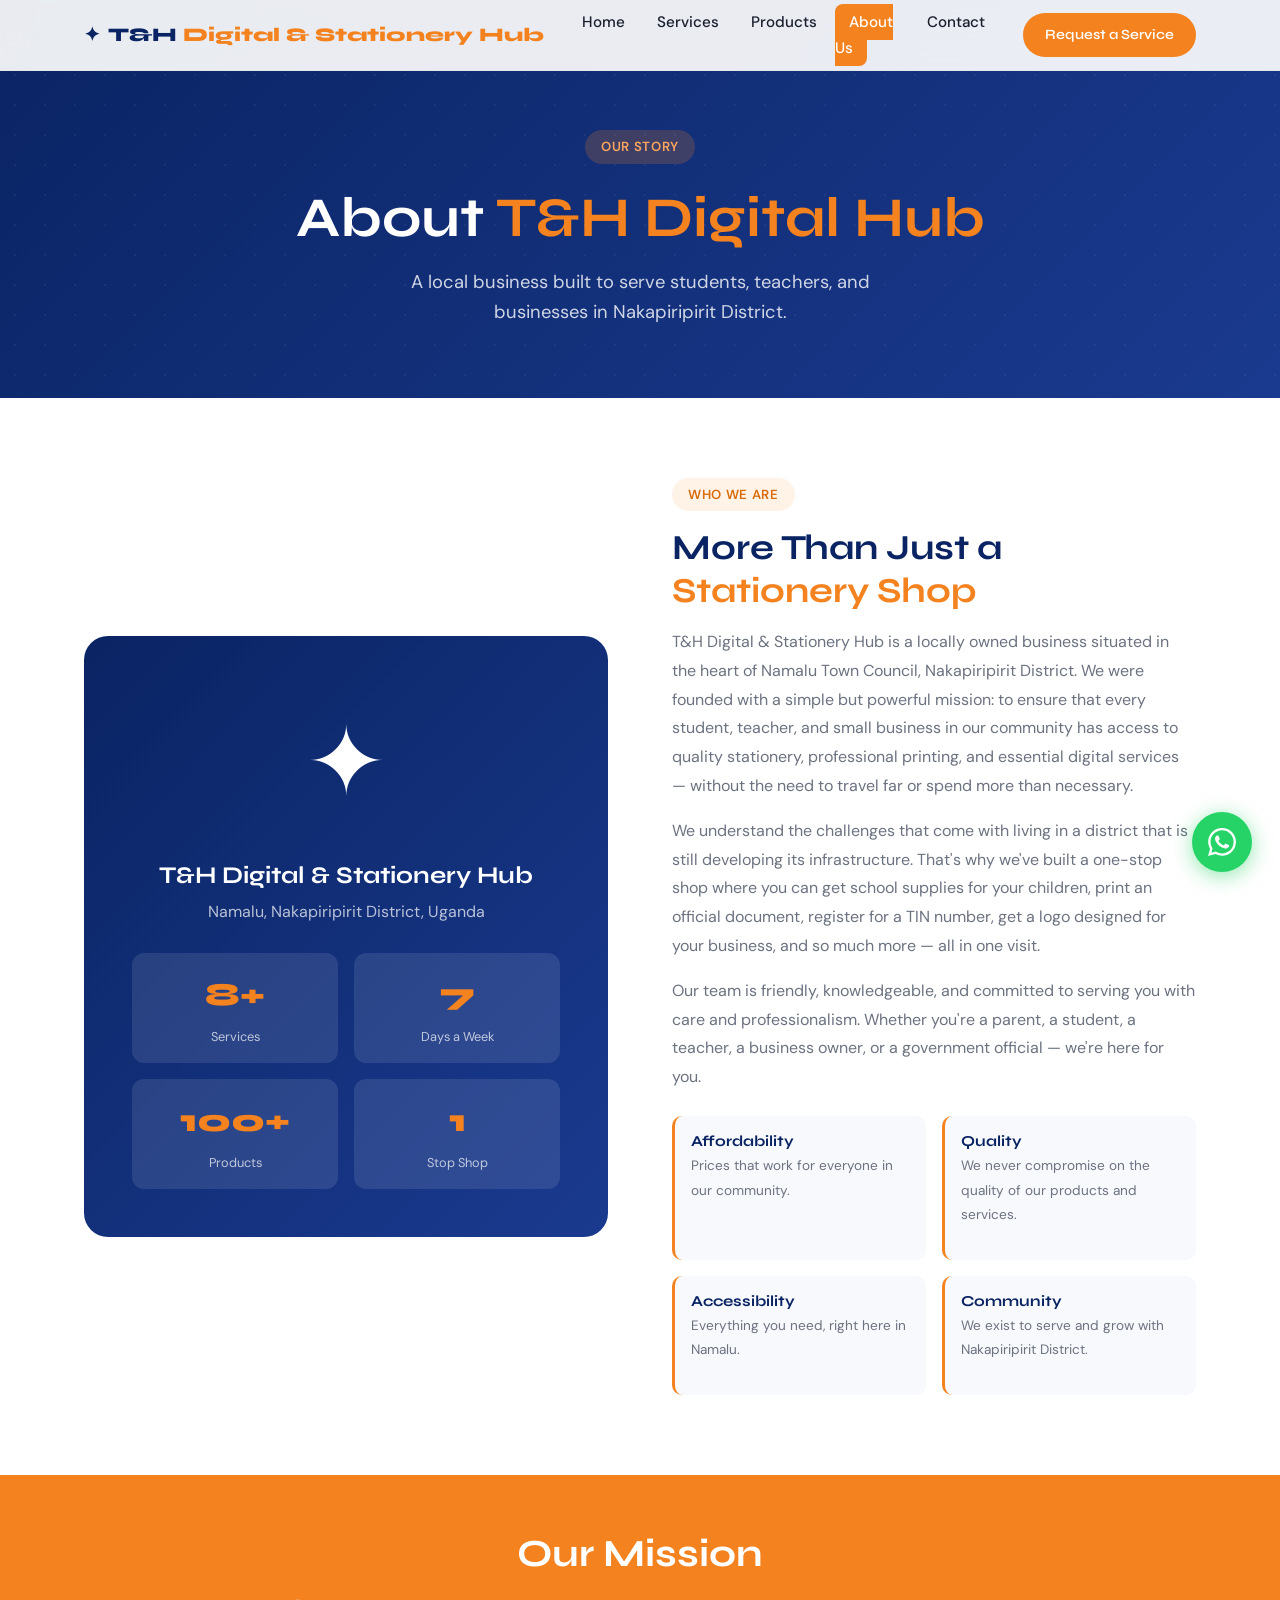
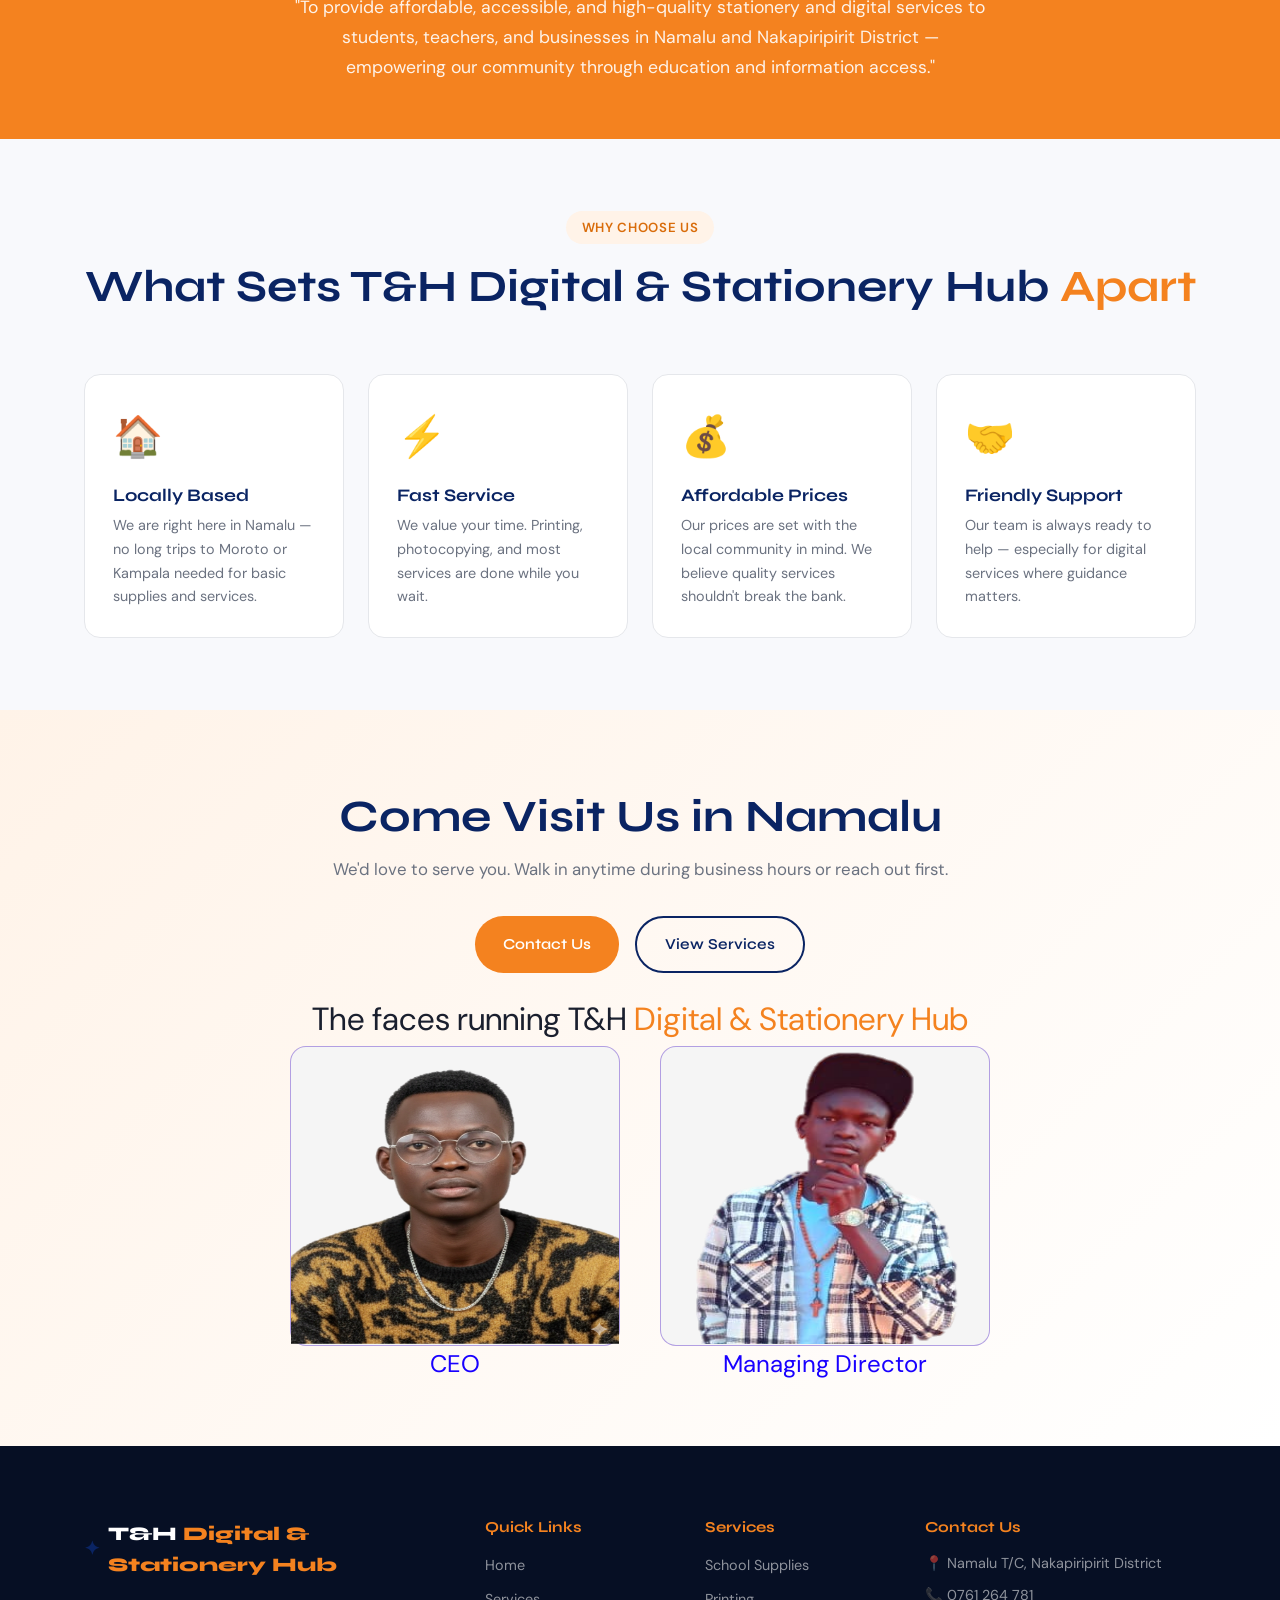
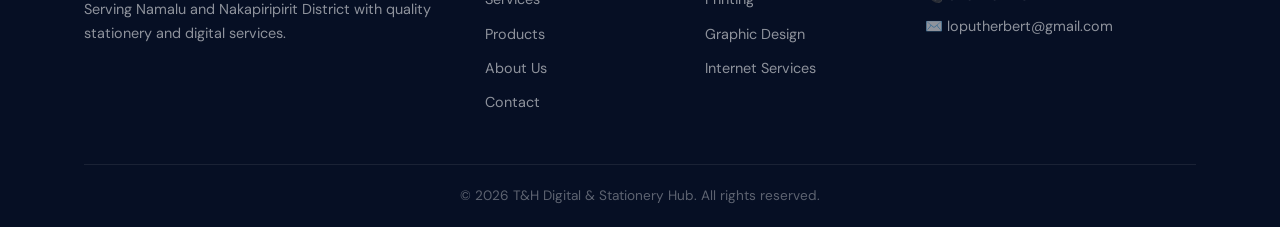
==== about.html @ a7ea3b8f "added files" ====
<!DOCTYPE html>
<html lang="en">
<head>
<meta charset="UTF-8">
<meta name="viewport" content="width=device-width, initial-scale=1.0">
<title>About Us – T&H Digital & Stationery Hub</title>
<link rel="preconnect" href="https://fonts.googleapis.com">
<link href="https://fonts.googleapis.com/css2?family=Syne:wght@400;600;700;800&family=DM+Sans:ital,wght@0,300;0,400;0,500;1,400&display=swap" rel="stylesheet">
<link rel="stylesheet" href="style.css">
</head>
<body>

<nav class="navbar" id="navbar">
  <div class="nav-container">
    <a href="index.html" class="logo"><span class="logo-icon">✦</span><span class="logo-text">T&H  <em>Digital & Stationery Hub</em></span></a>
    <ul class="nav-links" id="navLinks">
      <li><a href="index.html">Home</a></li>
      <li><a href="services.html">Services</a></li>
      <li><a href="products.html">Products</a></li>
      <li><a href="about.html" class="active">About Us</a></li>
      <li><a href="contact.html">Contact</a></li>
    </ul>
    <a href="contact.html#request" class="btn btn-nav">Request a Service</a>
    <button class="hamburger" id="hamburger" aria-label="Menu"><span></span><span></span><span></span></button>
  </div>
</nav>

<div class="page-hero">
  <span class="section-tag">Our Story</span>
  <h1>About <em>T&H Digital Hub</em></h1>
  <p>A local business built to serve students, teachers, and businesses in Nakapiripirit District.</p>
</div>

<section class="about-section">
  <div class="container">
    <div class="about-grid">
      <div class="about-img-block">
        <div class="big-icon">✦</div>
        <h3>T&H Digital & Stationery Hub</h3>
        <p>Namalu, Nakapiripirit District, Uganda</p>
        <div style="margin-top:28px;display:grid;grid-template-columns:1fr 1fr;gap:16px;">
          <div style="background:rgba(255,255,255,0.1);border-radius:12px;padding:16px;text-align:center;">
            <div style="font-size:2rem;font-family:var(--font-head);font-weight:800;color:var(--orange);">8+</div>
            <div style="font-size:0.8rem;opacity:0.7;margin-top:4px;">Services</div>
          </div>
          <div style="background:rgba(255,255,255,0.1);border-radius:12px;padding:16px;text-align:center;">
            <div style="font-size:2rem;font-family:var(--font-head);font-weight:800;color:var(--orange);">7</div>
            <div style="font-size:0.8rem;opacity:0.7;margin-top:4px;">Days a Week</div>
          </div>
          <div style="background:rgba(255,255,255,0.1);border-radius:12px;padding:16px;text-align:center;">
            <div style="font-size:2rem;font-family:var(--font-head);font-weight:800;color:var(--orange);">100+</div>
            <div style="font-size:0.8rem;opacity:0.7;margin-top:4px;">Products</div>
          </div>
          <div style="background:rgba(255,255,255,0.1);border-radius:12px;padding:16px;text-align:center;">
            <div style="font-size:2rem;font-family:var(--font-head);font-weight:800;color:var(--orange);">1</div>
            <div style="font-size:0.8rem;opacity:0.7;margin-top:4px;">Stop Shop</div>
          </div>
        </div>
      </div>
      <div class="about-text">
        <span class="section-tag">Who We Are</span>
        <h2>More Than Just a <em>Stationery Shop</em></h2>
        <p>T&H Digital & Stationery Hub is a locally owned business situated in the heart of Namalu Town Council, Nakapiripirit District. We were founded with a simple but powerful mission: to ensure that every student, teacher, and small business in our community has access to quality stationery, professional printing, and essential digital services — without the need to travel far or spend more than necessary.</p>
        <p>We understand the challenges that come with living in a district that is still developing its infrastructure. That's why we've built a one-stop shop where you can get school supplies for your children, print an official document, register for a TIN number, get a logo designed for your business, and so much more — all in one visit.</p>
        <p>Our team is friendly, knowledgeable, and committed to serving you with care and professionalism. Whether you're a parent, a student, a teacher, a business owner, or a government official — we're here for you.</p>
        <div class="values-grid">
          <div class="value-card"><h4>Affordability</h4><p>Prices that work for everyone in our community.</p></div>
          <div class="value-card"><h4>Quality</h4><p>We never compromise on the quality of our products and services.</p></div>
          <div class="value-card"><h4>Accessibility</h4><p>Everything you need, right here in Namalu.</p></div>
          <div class="value-card"><h4>Community</h4><p>We exist to serve and grow with Nakapiripirit District.</p></div>
        </div>
      </div>
    </div>
  </div>
</section>

<!-- Mission Strip -->
<div style="background:var(--orange);color:white;padding:56px 24px;text-align:center;">
  <div style="max-width:700px;margin:0 auto;">
    <h2 style="font-size:clamp(1.6rem,4vw,2.4rem);margin-bottom:16px;">Our Mission</h2>
    <p style="font-size:1.1rem;opacity:0.9;line-height:1.7;">"To provide affordable, accessible, and high-quality stationery and digital services to students, teachers, and businesses in Namalu and Nakapiripirit District — empowering our community through education and information access."</p>
  </div>
</div>

<!-- What Sets Us Apart -->
<section style="padding:72px 0;background:var(--off-white);">
  <div class="container">
    <div class="section-header">
      <span class="section-tag">Why Choose Us</span>
      <h2>What Sets T&H Digital & Stationery Hub <em>Apart</em></h2>
    </div>
    <div style="display:grid;grid-template-columns:repeat(auto-fill,minmax(240px,1fr));gap:24px;">
      <div style="background:white;border-radius:16px;padding:28px;border:1px solid var(--gray-light);">
        <div style="font-size:2.5rem;margin-bottom:16px;">🏠</div>
        <h3 style="color:var(--blue);margin-bottom:8px;font-size:1.1rem;">Locally Based</h3>
        <p style="color:var(--gray);font-size:0.9rem;">We are right here in Namalu — no long trips to Moroto or Kampala needed for basic supplies and services.</p>
      </div>
      <div style="background:white;border-radius:16px;padding:28px;border:1px solid var(--gray-light);">
        <div style="font-size:2.5rem;margin-bottom:16px;">⚡</div>
        <h3 style="color:var(--blue);margin-bottom:8px;font-size:1.1rem;">Fast Service</h3>
        <p style="color:var(--gray);font-size:0.9rem;">We value your time. Printing, photocopying, and most services are done while you wait.</p>
      </div>
      <div style="background:white;border-radius:16px;padding:28px;border:1px solid var(--gray-light);">
        <div style="font-size:2.5rem;margin-bottom:16px;">💰</div>
        <h3 style="color:var(--blue);margin-bottom:8px;font-size:1.1rem;">Affordable Prices</h3>
        <p style="color:var(--gray);font-size:0.9rem;">Our prices are set with the local community in mind. We believe quality services shouldn't break the bank.</p>
      </div>
      <div style="background:white;border-radius:16px;padding:28px;border:1px solid var(--gray-light);">
        <div style="font-size:2.5rem;margin-bottom:16px;">🤝</div>
        <h3 style="color:var(--blue);margin-bottom:8px;font-size:1.1rem;">Friendly Support</h3>
        <p style="color:var(--gray);font-size:0.9rem;">Our team is always ready to help — especially for digital services where guidance matters.</p>
      </div>
    </div>
  </div>
</section>

<section class="cta-section">
  <div class="container">
    <div class="cta-inner">
      <h2>Come Visit Us in Namalu</h2>
      <p>We'd love to serve you. Walk in anytime during business hours or reach out first.</p>
      <div class="cta-buttons">
        <a href="contact.html" class="btn btn-primary">Contact Us</a>
        <a href="services.html" class="btn btn-outline">View Services</a>
      </div>
         <div class="profiles">
        <span class="logo-text" style="font-size: 2rem;">The faces running T&H <em>Digital & Stationery Hub</em></span>
        <div class="images">       
        <div class="profile-wrapper">
        <img src="ceo.png" alt="">
        <p>CEO</p>
        </div>
        <div class="profile-wrapper">
        <img src="MD1.png" alt="">
        <P>Managing Director</P>
        </div>
        </div>
      </div>
    </div>
  </div>
</section>

<footer class="footer">
  <div class="container">
    <div class="footer-grid">
      <div class="footer-brand"><a href="index.html" class="logo"><span class="logo-icon">✦</span><span class="logo-text">T&H  <em>Digital & Stationery Hub</em></span></a><p>Serving Namalu and Nakapiripirit District with quality stationery and digital services.</p></div>
      <div class="footer-links"><h4>Quick Links</h4><ul><li><a href="index.html">Home</a></li><li><a href="services.html">Services</a></li><li><a href="products.html">Products</a></li><li><a href="about.html">About Us</a></li><li><a href="contact.html">Contact</a></li></ul></div>
      <div class="footer-links"><h4>Services</h4><ul><li><a href="services.html#school">School Supplies</a></li><li><a href="services.html#printing">Printing</a></li><li><a href="services.html#design">Graphic Design</a></li><li><a href="services.html#internet">Internet Services</a></li></ul></div>
      <div class="footer-contact"><h4>Contact Us</h4><p>📍 Namalu T/C, Nakapiripirit District</p><p>📞 <a href="tel:0761264781">0761 264 781</a></p><p>✉️ <a href="mailto:loputherbert@gmail.com">loputherbert@gmail.com</a></p></div>
    </div>
    <div class="footer-bottom"><p>© <span id="year"></span> T&H Digital & Stationery Hub. All rights reserved.</p></div>
  </div>
</footer>

<a href="https://wa.me/256761264781" class="whatsapp-float" target="_blank" aria-label="Chat on WhatsApp">
  <svg width="28" height="28" viewBox="0 0 24 24" fill="currentColor"><path d="M17.472 14.382c-.297-.149-1.758-.867-2.03-.967-.273-.099-.471-.148-.67.15-.197.297-.767.966-.94 1.164-.173.199-.347.223-.644.075-.297-.15-1.255-.463-2.39-1.475-.883-.788-1.48-1.761-1.653-2.059-.173-.297-.018-.458.13-.606.134-.133.298-.347.446-.52.149-.174.198-.298.298-.497.099-.198.05-.371-.025-.52-.075-.149-.669-1.612-.916-2.207-.242-.579-.487-.5-.669-.51-.173-.008-.371-.01-.57-.01-.198 0-.52.074-.792.372-.272.297-1.04 1.016-1.04 2.479 0 1.462 1.065 2.875 1.213 3.074.149.198 2.096 3.2 5.077 4.487.709.306 1.262.489 1.694.625.712.227 1.36.195 1.871.118.571-.085 1.758-.719 2.006-1.413.248-.694.248-1.289.173-1.413-.074-.124-.272-.198-.57-.347m-5.421 7.403h-.004a9.87 9.87 0 01-5.031-1.378l-.361-.214-3.741.982.998-3.648-.235-.374a9.86 9.86 0 01-1.51-5.26c.001-5.45 4.436-9.884 9.888-9.884 2.64 0 5.122 1.03 6.988 2.898a9.825 9.825 0 012.893 6.994c-.003 5.45-4.437 9.884-9.885 9.884m8.413-18.297A11.815 11.815 0 0012.05 0C5.495 0 .16 5.335.157 11.892c0 2.096.547 4.142 1.588 5.945L.057 24l6.305-1.654a11.882 11.882 0 005.683 1.448h.005c6.554 0 11.89-5.335 11.893-11.893a11.821 11.821 0 00-3.48-8.413z"/></svg>
</a>

<script src="main.js"></script>
</body>
</html>
---- style.css ----
/* ============================================
   AUBA'S STATIONERY – STYLESHEET
   Fonts: Syne (headings) + DM Sans (body)
   Colors: Deep Blue + Warm Orange + White
   ============================================ */

:root {
  --blue: #0a2463;
  --blue-mid: #1a3a8f;
  --blue-light: #e8edf8;
  --orange: #f4821f;
  --orange-light: #fff3e8;
  --orange-dark: #d96c0a;
  --white: #ffffff;
  --off-white: #f8f9fc;
  --gray: #6b7280;
  --gray-light: #e5e7eb;
  --text: #1a1f2e;
  --green: #25D366;

  --font-head: 'Syne', sans-serif;
  --font-body: 'DM Sans', sans-serif;

  --radius: 16px;
  --radius-sm: 10px;
  --shadow: 0 4px 24px rgba(10,36,99,0.10);
  --shadow-lg: 0 12px 48px rgba(10,36,99,0.16);
  --transition: 0.25s cubic-bezier(0.4,0,0.2,1);
}

*, *::before, *::after { box-sizing: border-box; margin: 0; padding: 0; }

html { scroll-behavior: smooth; }

body {
  font-family: var(--font-body);
  color: var(--text);
  background: var(--white);
  line-height: 1.65;
  font-size: 16px;
  overflow-x: hidden;
}

a { color: inherit; text-decoration: none; }
img { max-width: 100%; display: block; }
ul { list-style: none; }

h1,h2,h3,h4,h5 { font-family: var(--font-head); line-height: 1.2; }
em { font-style: normal; color: var(--orange); }

.container { max-width: 1160px; margin: 0 auto; padding: 0 24px; }

/* ===== BUTTONS ===== */
.btn {
  display: inline-flex; align-items: center; gap: 8px;
  padding: 14px 28px; border-radius: 50px;
  font-family: var(--font-head); font-weight: 600; font-size: 0.95rem;
  transition: var(--transition); cursor: pointer; border: none;
  white-space: nowrap;
}
.btn-primary { background: var(--orange); color: var(--white); }
.btn-primary:hover { background: var(--orange-dark); transform: translateY(-2px); box-shadow: 0 8px 24px rgba(244,130,31,0.4); }

.btn-outline { background: transparent; color: var(--blue); border: 2px solid var(--blue); }
.btn-outline:hover { background: var(--blue); color: var(--white); transform: translateY(-2px); }

.btn-nav { background: var(--orange); color: var(--white); padding: 10px 22px; font-size: 0.88rem; }
.btn-nav:hover { background: var(--orange-dark); }

.btn-whatsapp { background: var(--green); color: var(--white); }
.btn-whatsapp:hover { background: #1ebe5a; transform: translateY(-2px); box-shadow: 0 8px 24px rgba(37,211,102,0.35); }
.btn-whatsapp.sm { padding: 10px 20px; font-size: 0.88rem; }

/* ===== NAVBAR ===== */
.navbar {
  position: fixed; top: 0; left: 0; right: 0; z-index: 1000;
  background: rgba(253, 253, 253, 0.92); backdrop-filter: blur(16px);
  border-bottom: 1px solid var(--gray-light);
  transition: var(--transition);
}
.navbar.scrolled { box-shadow: var(--shadow); }

.nav-container {
  max-width: 1160px; margin: 0 auto; padding: 0 24px;
  display: flex; align-items: center; gap: 24px; height: 70px;
}

.logo {
  display: flex; align-items: center; gap: 8px;
  font-family: var(--font-head); font-size: 1.2rem; font-weight: 800;
  color: var(--blue); flex-shrink: 0;
}
.logo-icon img {width: 150px; height: 78px; font-size: 1.4rem; }

.nav-links { display: flex; gap: 4px; margin-left: auto; }
.nav-links a {
  padding: 8px 14px; border-radius: 8px; font-weight: 500; font-size: 0.95rem;
  color: var(--text); transition: var(--transition);
}
.nav-links a:hover, .nav-links a.active { color: var(--white); background: var(--orange); }

.hamburger { display: none; flex-direction: column; gap: 5px; cursor: pointer; padding: 8px; border: none; background: none; margin-left: auto; }
.hamburger span { display: block; width: 24px; height: 2px; background: var(--blue); border-radius: 2px; transition: var(--transition); }

/* ===== HERO ===== */
.hero {
  min-height: 100vh;
  display: flex; align-items: center;
  padding: 100px 24px 60px;
  max-width: 1160px; margin: 0 auto;
  gap: 60px; position: relative;
  overflow: hidden;
}

.hero-bg { position: fixed; inset: 0; pointer-events: none; z-index: -1; }
.hero-shape {
  position: absolute; border-radius: 50%;
  filter: blur(80px); opacity: 0.15;
}
.s1 { width: 600px; height: 600px; background: var(--blue); top: -100px; right: -200px; }
.s2 { width: 400px; height: 400px; background: var(--orange); bottom: 0; left: -100px; }
.s3 { width: 300px; height: 300px; background: var(--blue-mid); top: 50%; left: 40%; }

.hero-content { flex: 1; min-width: 0; }
.hero-badge {
  display: inline-flex; align-items: center; gap: 8px;
  background: var(--orange-light); color: var(--orange-dark); border: 1px solid #f4c88a;
  padding: 8px 18px; border-radius: 50px; font-size: 0.875rem; font-weight: 500;
  margin-bottom: 24px; animation: fadeUp 0.6s ease both;
}
.hero-title {
  font-size: clamp(3rem, 7vw, 5.5rem); font-weight: 800;
  color: var(--blue); line-height: 1.05; margin-bottom: 20px;
  animation: fadeUp 0.6s 0.1s ease both;
}
.hero-title .line { display: block; font-size: 3.5rem; }
.hero-title .accent { color: var(--orange); font-size: 2.8rem; }

.hero-tagline {
  font-size: 1.25rem; font-weight: 600; color: var(--text);
  margin-bottom: 12px; animation: fadeUp 0.6s 0.2s ease both;
}
.hero-desc {
  color: var(--gray); max-width: 520px; margin-bottom: 36px;
  animation: fadeUp 0.6s 0.3s ease both;
}
.hero-cta { display: flex; flex-wrap: wrap; gap: 12px; animation: fadeUp 0.6s 0.4s ease both; }

.hero-visual { flex: 0 0 420px; display: flex; align-items: center; justify-content: center; }

.hero-card-stack {
  position: relative; width: 360px; height: 360px;
}
.hero-card {
  position: absolute; background: white; border-radius: var(--radius);
  padding: 18px 22px; display: flex; align-items: center; gap: 12px;
  box-shadow: var(--shadow-lg); font-weight: 600; font-family: var(--font-head);
  font-size: 0.95rem; color: var(--blue); border: 1px solid var(--gray-light);
  animation: float 4s ease-in-out infinite;
}
.hero-card .card-icon { font-size: 1.8rem; }
.c1 { top: 0; left: 0; animation-delay: 0s; }
.c2 { top: 0; right: 0; animation-delay: 0.5s; }
.c3 { bottom: 60px; left: 20px; animation-delay: 1s; }
.c4 { bottom: 60px; right: 20px; animation-delay: 1.5s; }

.hero-center-badge {
  position: absolute; top: 50%; left: 50%; transform: translate(-50%,-50%);
  width: 100px; height: 100px; border-radius: 50%;
  background: linear-gradient(135deg, var(--blue), var(--blue-mid));
  display: flex; flex-direction: column; align-items: center; justify-content: center;
  color: white; box-shadow: 0 8px 32px rgba(10,36,99,0.35);
}
.hcb-num { font-family: var(--font-head); font-size: 2rem; font-weight: 800; line-height: 1; }
.hcb-label { font-size: 0.75rem; opacity: 0.8; }

/* ===== HOURS BANNER ===== */
.hours-banner {
  background: var(--blue); color: white; padding: 14px 24px;
  overflow-x: auto;
}
.hours-container {
  max-width: 1160px; margin: 0 auto;
  display: flex; align-items: center; gap: 32px; flex-wrap: wrap;
  font-size: 0.88rem;
}
.hours-item { display: flex; align-items: center; gap: 8px; white-space: nowrap; }
.hours-dot { width: 8px; height: 8px; border-radius: 50%; }
.hours-dot.open { background: #4ade80; box-shadow: 0 0 8px #4ade80; animation: pulse 2s infinite; }

/* ===== SECTIONS ===== */
.section { padding: 96px 0; }

.section-header { text-align: center; margin-bottom: 60px; }
.section-tag {
  display: inline-block; background: var(--orange-light); color: var(--orange-dark);
  padding: 6px 16px; border-radius: 50px; font-size: 0.825rem; font-weight: 600;
  margin-bottom: 16px; letter-spacing: 0.05em; text-transform: uppercase;
}
.section-header h2 { font-size: clamp(1.8rem, 4vw, 2.8rem); color: var(--blue); margin-bottom: 16px; }
.section-header p { color: var(--gray); max-width: 520px; margin: 0 auto; font-size: 1.05rem; }

/* ===== SERVICES GRID ===== */
.services-preview { background: var(--off-white); }

.services-grid {
  display: grid; grid-template-columns: repeat(auto-fill, minmax(240px, 1fr)); gap: 20px;
}

.service-card {
  background: white; border-radius: var(--radius); padding: 28px 24px;
  border: 1px solid var(--gray-light); transition: var(--transition);
  display: flex; flex-direction: column; gap: 10px; position: relative;
  overflow: hidden;
}
.service-card::before {
  content: ''; position: absolute; top: 0; left: 0; right: 0; height: 4px;
  background: var(--gray-light); transition: var(--transition);
}
.service-card:hover { transform: translateY(-4px); box-shadow: var(--shadow-lg); border-color: var(--orange); }
.service-card:hover::before { background: var(--orange); }
.service-card.highlight::before { background: var(--blue); }
.service-card.highlight:hover::before { background: var(--orange); }

.sc-icon { font-size: 2.2rem; }
.service-card h3 { font-size: 1.1rem; color: var(--blue); }
.service-card p { color: var(--gray); font-size: 0.9rem; flex: 1; }
.sc-arrow { font-size: 1.2rem; color: var(--orange); font-weight: 700; transition: var(--transition); }
.service-card:hover .sc-arrow { transform: translateX(6px); }

.see-all { background: var(--blue); border-color: var(--blue); color: white; }
.see-all::before { background: var(--orange); }
.see-all h3, .see-all p { color: white; }
.see-all .sc-icon { filter: brightness(0) invert(1); }
.see-all .sc-arrow { color: white; }

/* ===== ABOUT STRIP ===== */
.about-strip { background: var(--blue); color: white; padding: 80px 0; }
.about-strip-inner { display: flex; align-items: center; gap: 80px; flex-wrap: wrap; }
.about-strip-text { flex: 1; min-width: 280px; }
.about-strip-text .section-tag { background: rgba(244,130,31,0.2); color: #fca55d; }
.about-strip-text h2 { color: white; margin-bottom: 16px; }
.about-strip-text p { color: rgba(255,255,255,0.75); margin-bottom: 28px; max-width: 480px; }

.about-strip-stats {
  display: grid; grid-template-columns: 1fr 1fr; gap: 20px; flex-shrink: 0;
}
.stat {
  background: rgba(255,255,255,0.08); border: 1px solid rgba(255,255,255,0.12);
  border-radius: var(--radius); padding: 24px 20px; text-align: center;
}
.stat-n { display: block; font-family: var(--font-head); font-size: 2.4rem; font-weight: 800; color: var(--orange); line-height: 1; }
.stat-l { font-size: 0.85rem; color: rgba(255,255,255,0.6); margin-top: 4px; display: block; }

/* ===== TESTIMONIALS ===== */
.testimonials { background: var(--off-white); }
.testimonials-grid { display: grid; grid-template-columns: repeat(auto-fill, minmax(280px, 1fr)); gap: 24px; }

.tcard {
  background: white; border-radius: var(--radius); padding: 28px;
  border: 1px solid var(--gray-light); transition: var(--transition);
}
.tcard:hover { transform: translateY(-4px); box-shadow: var(--shadow-lg); }
.tcard.featured { background: var(--blue); color: white; border-color: var(--blue); }
.tcard.featured p { color: rgba(255,255,255,0.85); }

.tcard-stars { color: #f59e0b; font-size: 1.1rem; margin-bottom: 14px; }
.tcard p { font-size: 0.95rem; color: var(--gray); line-height: 1.7; margin-bottom: 20px; font-style: italic; }

.tcard-author { display: flex; align-items: center; gap: 12px; }
.tcard-avatar {
  width: 40px; height: 40px; border-radius: 50%; background: var(--orange);
  color: white; display: flex; align-items: center; justify-content: center;
  font-family: var(--font-head); font-weight: 700; font-size: 0.85rem; flex-shrink: 0;
}
.tcard.featured .tcard-avatar { background: rgba(255,255,255,0.2); }
.tcard-author strong { display: block; font-size: 0.9rem; color: var(--blue); }
.tcard.featured .tcard-author strong { color: white; }
.tcard-author span { font-size: 0.8rem; color: var(--gray); }
.tcard.featured .tcard-author span { color: rgba(255,255,255,0.6); }

/* ===== CTA SECTION ===== */
.cta-section {
  padding: 80px 0;
  background: linear-gradient(135deg, var(--orange-light), white);
}
.cta-inner { text-align: center; }
.cta-inner h2 { font-size: clamp(1.8rem, 4vw, 2.8rem); color: var(--blue); margin-bottom: 12px; }
.cta-inner p { color: var(--gray); font-size: 1.05rem; margin-bottom: 32px; }
.cta-buttons { display: flex; justify-content: center; gap: 16px; flex-wrap: wrap; }

/* ===== FOOTER ===== */
.footer { background: #060f24; color: white; padding: 72px 0 0; }
.footer-grid { display: grid; grid-template-columns: 2fr 1fr 1fr 1.5fr; gap: 40px; }
.footer-brand .logo { margin-bottom: 16px; }
.footer-brand .logo-text { color: white; }
.footer-brand p { color: rgba(255,255,255,0.55); font-size: 0.9rem; line-height: 1.7; margin-bottom: 20px; }

.footer-links h4, .footer-contact h4 {
  font-family: var(--font-head); font-size: 0.95rem; margin-bottom: 16px;
  color: var(--orange);
}
.footer-links ul { display: flex; flex-direction: column; gap: 8px; }
.footer-links a { color: rgba(255,255,255,0.55); font-size: 0.9rem; transition: var(--transition); }
.footer-links a:hover { color: var(--orange); }

.footer-contact p { color: rgba(255,255,255,0.55); font-size: 0.9rem; margin-bottom: 8px; }
.footer-contact a { color: rgba(255,255,255,0.55); transition: var(--transition); }
.footer-contact a:hover { color: var(--orange); }
.footer-hours { margin-top: 16px; padding-top: 16px; border-top: 1px solid rgba(255,255,255,0.08); }
.footer-hours p { margin-bottom: 4px; }
.footer-hours strong { color: rgba(255,255,255,0.8); }

.footer-bottom {
  border-top: 1px solid rgba(255,255,255,0.08); padding: 20px 0; margin-top: 48px;
  text-align: center;
}
.footer-bottom p { color: rgba(255,255,255,0.35); font-size: 0.85rem; }

/* ===== WHATSAPP FLOAT ===== */
.whatsapp-float {
  position: fixed; bottom: 28px; right: 28px; z-index: 999;
  width: 60px; height: 60px; border-radius: 50%;
  background: var(--green); color: white;
  display: flex; align-items: center; justify-content: center;
  box-shadow: 0 4px 20px rgba(37,211,102,0.5);
  transition: var(--transition);
  animation: pulse-wa 2s ease-in-out infinite;
}
.whatsapp-float:hover { transform: scale(1.1); box-shadow: 0 8px 32px rgba(37,211,102,0.6); }

/* ===== PAGE HERO (inner pages) ===== */
.page-hero {
  background: linear-gradient(135deg, var(--blue) 0%, var(--blue-mid) 100%);
  color: white; padding: 130px 24px 70px; text-align: center;
  position: relative; overflow: hidden;
}
.page-hero::before {
  content: ''; position: absolute; inset: 0; opacity: 0.05;
  background-image: radial-gradient(circle, white 1px, transparent 1px);
  background-size: 30px 30px;
}
.page-hero h1 { font-size: clamp(2rem, 5vw, 3.5rem); margin-bottom: 16px; }
.page-hero p { font-size: 1.15rem; opacity: 0.8; max-width: 540px; margin: 0 auto; }
.page-hero .section-tag { background: rgba(244,130,31,0.2); color: #fca55d; margin-bottom: 20px; }

/* ===== SERVICES PAGE ===== */
.service-section { padding: 72px 0; border-bottom: 1px solid var(--gray-light); }
.service-section:nth-child(even) { background: var(--off-white); }
.service-section:last-child { border-bottom: none; }

.service-layout { display: flex; gap: 64px; align-items: flex-start; flex-wrap: wrap; }
.service-icon-big { font-size: 5rem; flex-shrink: 0; }
.service-info { flex: 1; min-width: 240px; }
.service-info h2 { font-size: 2rem; color: var(--blue); margin-bottom: 12px; }
.service-info p { color: var(--gray); margin-bottom: 20px; font-size: 1.05rem; }
.service-list { display: flex; flex-wrap: wrap; gap: 10px; margin-bottom: 24px; }
.service-tag {
  background: var(--blue-light); color: var(--blue); padding: 6px 14px;
  border-radius: 50px; font-size: 0.85rem; font-weight: 500;
}

/* ===== PRODUCTS PAGE ===== */
.products-grid {
  display: grid; grid-template-columns: repeat(auto-fill, minmax(220px, 1fr)); gap: 24px;
  padding: 72px 0;
}
.product-card {
  background: white; border-radius: var(--radius); overflow: hidden;
  border: 1px solid var(--gray-light); transition: var(--transition);
}
.product-card:hover { transform: translateY(-4px); box-shadow: var(--shadow-lg); border-color: var(--orange); }
.product-img {
  background: var(--off-white); height: 180px;
  display: flex; align-items: center; justify-content: center; font-size: 4rem;
}
.product-info { padding: 18px; }
.product-info h3 { font-size: 1rem; color: var(--blue); margin-bottom: 6px; }
.product-info p { color: var(--gray); font-size: 0.85rem; }
.product-badge {
  display: inline-block; background: var(--orange-light); color: var(--orange-dark);
  padding: 3px 10px; border-radius: 50px; font-size: 0.75rem; font-weight: 600; margin-top: 8px;
}

/* ===== ABOUT PAGE ===== */
.about-section { padding: 80px 0; }
.about-grid { display: grid; grid-template-columns: 1fr 1fr; gap: 64px; align-items: center; }
.about-img-block {
  background: linear-gradient(135deg, var(--blue), var(--blue-mid));
  border-radius: 24px; padding: 48px; color: white; text-align: center;
}
.profiles{margin: 20px auto;}
.images{
  display: flex;
  justify-content: center;
}
.profile-wrapper{
  background-color: whitesmoke;
  width: 330px; height: 300px;
  border-radius: 1rem;
  border: 1px solid rgba(153, 127, 219, 0.726);
  margin: 0 20px;

}
.profile-wrapper p{color: rgb(25, 0, 255); font-size: 1.5rem;}
.profile-wrapper img{width: 330px; height: 297px;}
.about-img-block .big-icon { font-size: 6rem; margin-bottom: 20px; }
.about-img-block h3 { font-size: 1.5rem; margin-bottom: 8px; }
.about-img-block p { opacity: 0.7; }
.about-text h2 { font-size: 2.2rem; color: var(--blue); margin-bottom: 16px; }
.about-text p { color: var(--gray); margin-bottom: 16px; line-height: 1.8; }
.values-grid { display: grid; grid-template-columns: 1fr 1fr; gap: 16px; margin-top: 24px; }
.value-card {
  background: var(--off-white); border-radius: var(--radius-sm); padding: 16px;
  border-left: 3px solid var(--orange);
}
.value-card h4 { font-size: 0.95rem; color: var(--blue); margin-bottom: 4px; }
.value-card p { font-size: 0.85rem; color: var(--gray); }

/* ===== CONTACT PAGE ===== */
.contact-grid { display: grid; grid-template-columns: 1fr 1.6fr; gap: 48px; padding: 72px 0; }
.contact-info-card {
  background: var(--blue); color: white; border-radius: 20px; padding: 40px;
  position: sticky; top: 88px;
}
.contact-info-card h3 { font-size: 1.5rem; margin-bottom: 24px; }
.cinfo-item {
  display: flex; gap: 16px; margin-bottom: 24px; align-items: flex-start;
}
.cinfo-icon {
  width: 44px; height: 44px; border-radius: 10px; background: rgba(244,130,31,0.2);
  display: flex; align-items: center; justify-content: center; font-size: 1.2rem;
  flex-shrink: 0;
}
.cinfo-item h4 { font-size: 0.85rem; opacity: 0.6; margin-bottom: 4px; }
.cinfo-item p, .cinfo-item a { color: rgba(255,255,255,0.9); font-size: 0.95rem; }
.cinfo-item a:hover { color: var(--orange); }

.hours-table { margin-top: 24px; border-top: 1px solid rgba(255,255,255,0.1); padding-top: 20px; }
.hours-table h4 { margin-bottom: 12px; font-size: 0.95rem; opacity: 0.6; }
.hour-row { display: flex; justify-content: space-between; padding: 6px 0; font-size: 0.9rem; border-bottom: 1px solid rgba(255,255,255,0.06); }
.hour-row:last-child { border-bottom: none; }

.contact-form-card { background: white; }

/* FORM STYLES */
.form-card {
  background: var(--off-white); border-radius: 20px; padding: 40px;
  border: 1px solid var(--gray-light);
}
.form-card h3 { font-size: 1.5rem; color: var(--blue); margin-bottom: 8px; }
.form-card .form-sub { color: var(--gray); font-size: 0.9rem; margin-bottom: 28px; }

.form-row { display: grid; grid-template-columns: 1fr 1fr; gap: 16px; }

.form-group { margin-bottom: 20px; }
.form-group label {
  display: block; font-size: 0.875rem; font-weight: 600; color: var(--text);
  margin-bottom: 8px;
}
.form-group input,
.form-group select,
.form-group textarea {
  width: 100%; padding: 13px 16px; border-radius: var(--radius-sm);
  border: 1.5px solid var(--gray-light); font-family: var(--font-body);
  font-size: 0.95rem; color: var(--text); background: white;
  transition: var(--transition); outline: none;
}
.form-group input:focus,
.form-group select:focus,
.form-group textarea:focus {
  border-color: var(--blue); box-shadow: 0 0 0 3px rgba(10,36,99,0.08);
}
.form-group textarea { min-height: 120px; resize: vertical; }
.form-group .field-error { display: none; color: #dc2626; font-size: 0.8rem; margin-top: 4px; }
.form-group.error input,
.form-group.error select,
.form-group.error textarea { border-color: #dc2626; }
.form-group.error .field-error { display: block; }

.form-submit { width: 100%; padding: 16px; font-size: 1rem; border-radius: var(--radius-sm); margin-top: 8px; }
.form-success {
  display: none; background: #dcfce7; border: 1px solid #86efac; color: #166534;
  padding: 16px; border-radius: var(--radius-sm); margin-bottom: 16px; text-align: center;
}
.form-success.show { display: block; }

/* HONEYPOT */
.hp-field { display: none !important; }

/* MAP */
.map-section { padding: 0 0 72px; }
.map-section h3 { font-size: 1.4rem; color: var(--blue); margin-bottom: 20px; font-family: var(--font-head); }
.map-container {
  border-radius: 20px; overflow: hidden; border: 1px solid var(--gray-light);
  height: 400px; background: var(--off-white);
  display: flex; align-items: center; justify-content: center; flex-direction: column; gap: 16px;
  color: var(--gray); text-align: center;
}
.map-placeholder { font-size: 4rem; }

/* ===== RATE LIMIT / SECURITY NOTICE ===== */
.security-note {
  background: var(--blue-light); border: 1px solid rgba(10,36,99,0.15);
  border-radius: var(--radius-sm); padding: 12px 16px;
  font-size: 0.82rem; color: var(--blue); margin-bottom: 20px;
  display: flex; align-items: center; gap: 8px;
}

/* ===== ANIMATIONS ===== */
@keyframes fadeUp {
  from { opacity: 0; transform: translateY(20px); }
  to { opacity: 1; transform: translateY(0); }
}
@keyframes float {
  0%, 100% { transform: translateY(0); }
  50% { transform: translateY(-8px); }
}
@keyframes pulse {
  0%, 100% { opacity: 1; }
  50% { opacity: 0.5; }
}
@keyframes pulse-wa {
  0%, 100% { box-shadow: 0 4px 20px rgba(37,211,102,0.5); }
  50% { box-shadow: 0 4px 32px rgba(37,211,102,0.8); }
}

/* ===== RESPONSIVE ===== */
@media (max-width: 1024px) {
  .footer-grid { grid-template-columns: 1fr 1fr; gap: 32px; }
  .about-grid { grid-template-columns: 1fr; }
  .contact-grid { grid-template-columns: 1fr; }
  .contact-info-card { position: static; }
  .hero-visual { display: none; }
}

@media (max-width: 768px) {
  .nav-links, .btn-nav { display: none; }
  .hamburger { display: flex; }
  .nav-links.open {
    display: flex; flex-direction: column; position: fixed;
    top: 70px; left: 0; right: 0; background: white;
    padding: 16px 24px 24px; border-bottom: 1px solid var(--gray-light);
    box-shadow: var(--shadow-lg);
  }
  .nav-links.open + .btn-nav { display: flex; }

  .hero { padding: 100px 24px 60px; flex-direction: column; }
  .hero-cta { flex-direction: column; align-items: flex-start; }
  .hero-cta .btn { width: 100%; justify-content: center; }

  .about-strip-inner { gap: 40px; }
  .about-strip-stats { grid-template-columns: 1fr 1fr; }

  .form-row { grid-template-columns: 1fr; }
  .values-grid { grid-template-columns: 1fr; }

  .footer-grid { grid-template-columns: 1fr; }

  .hours-container { gap: 16px; }
  .section { padding: 60px 0; }
}

@media (max-width: 480px) {
  .services-grid { grid-template-columns: 1fr; }
  .testimonials-grid { grid-template-columns: 1fr; }
  .products-grid { grid-template-columns: repeat(2, 1fr); }
  .images{display: grid; gap: 2rem; grid-template-columns: 1fr;}
}
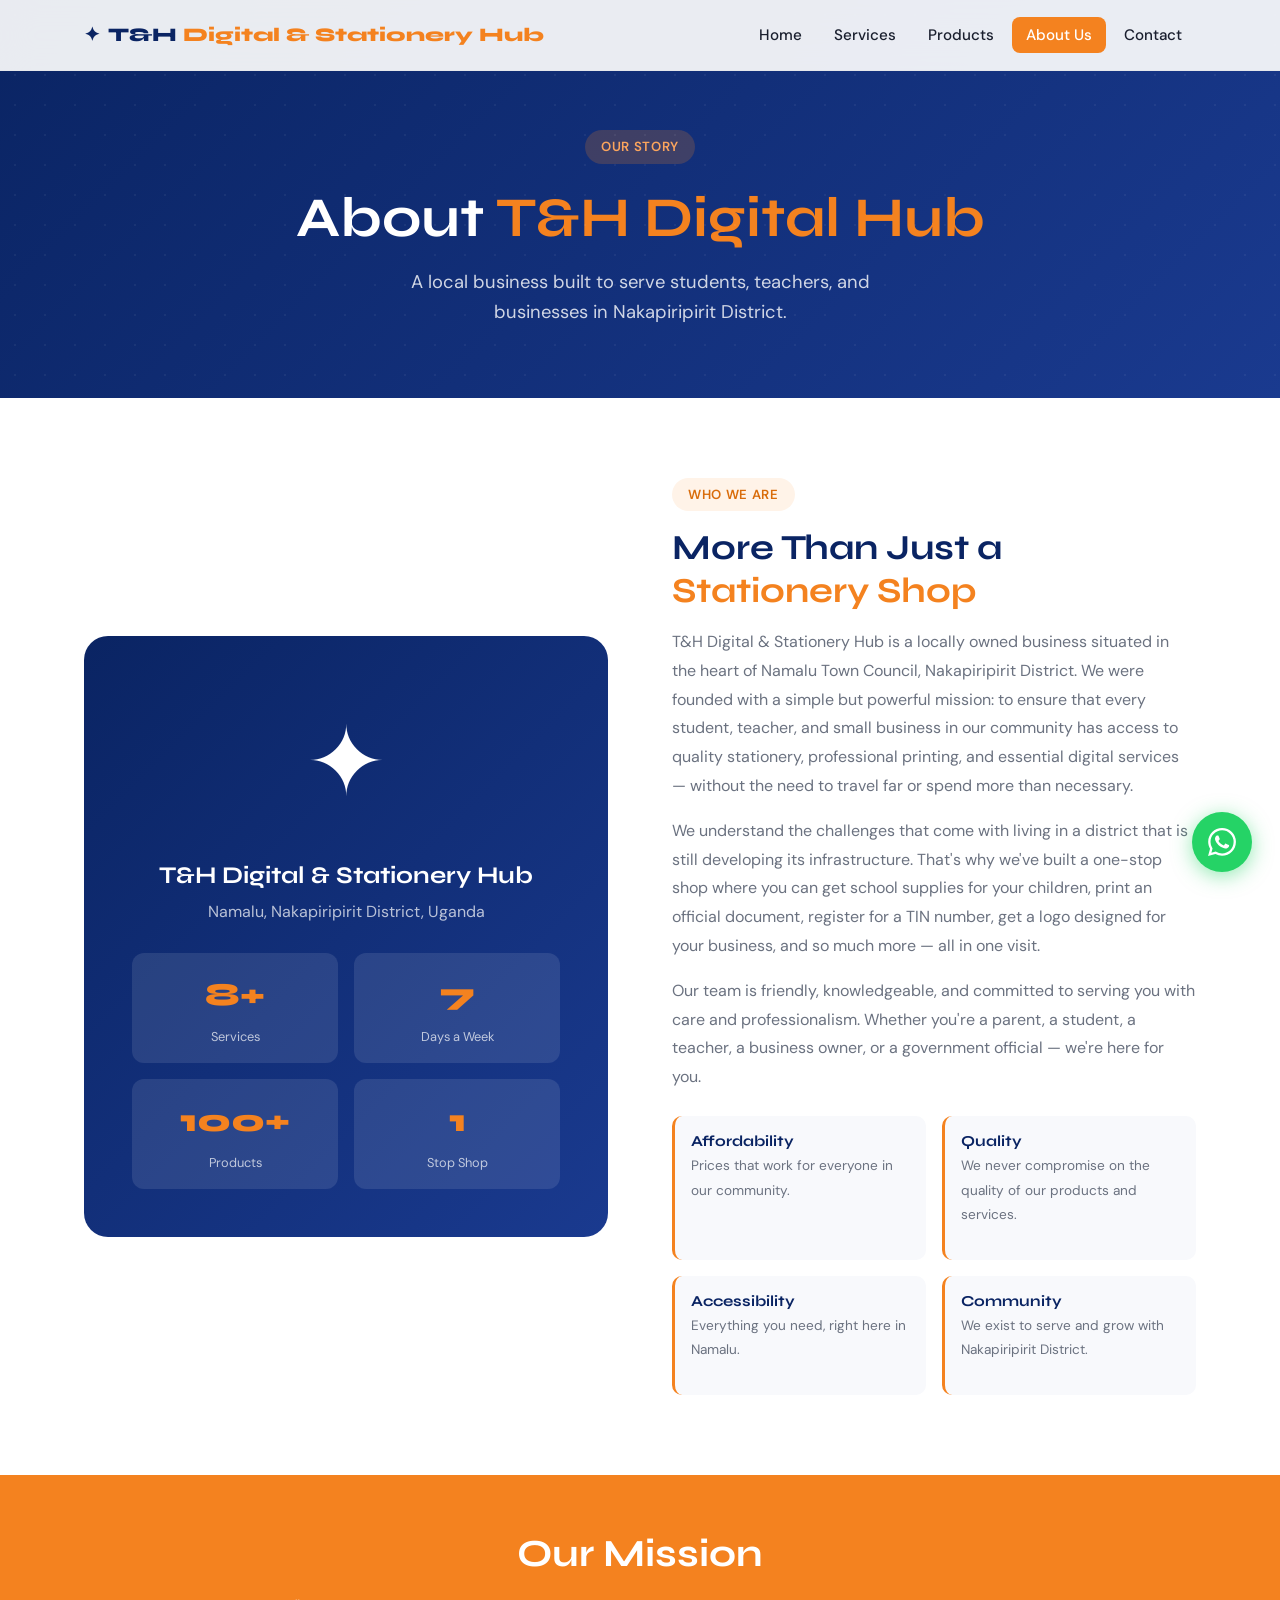
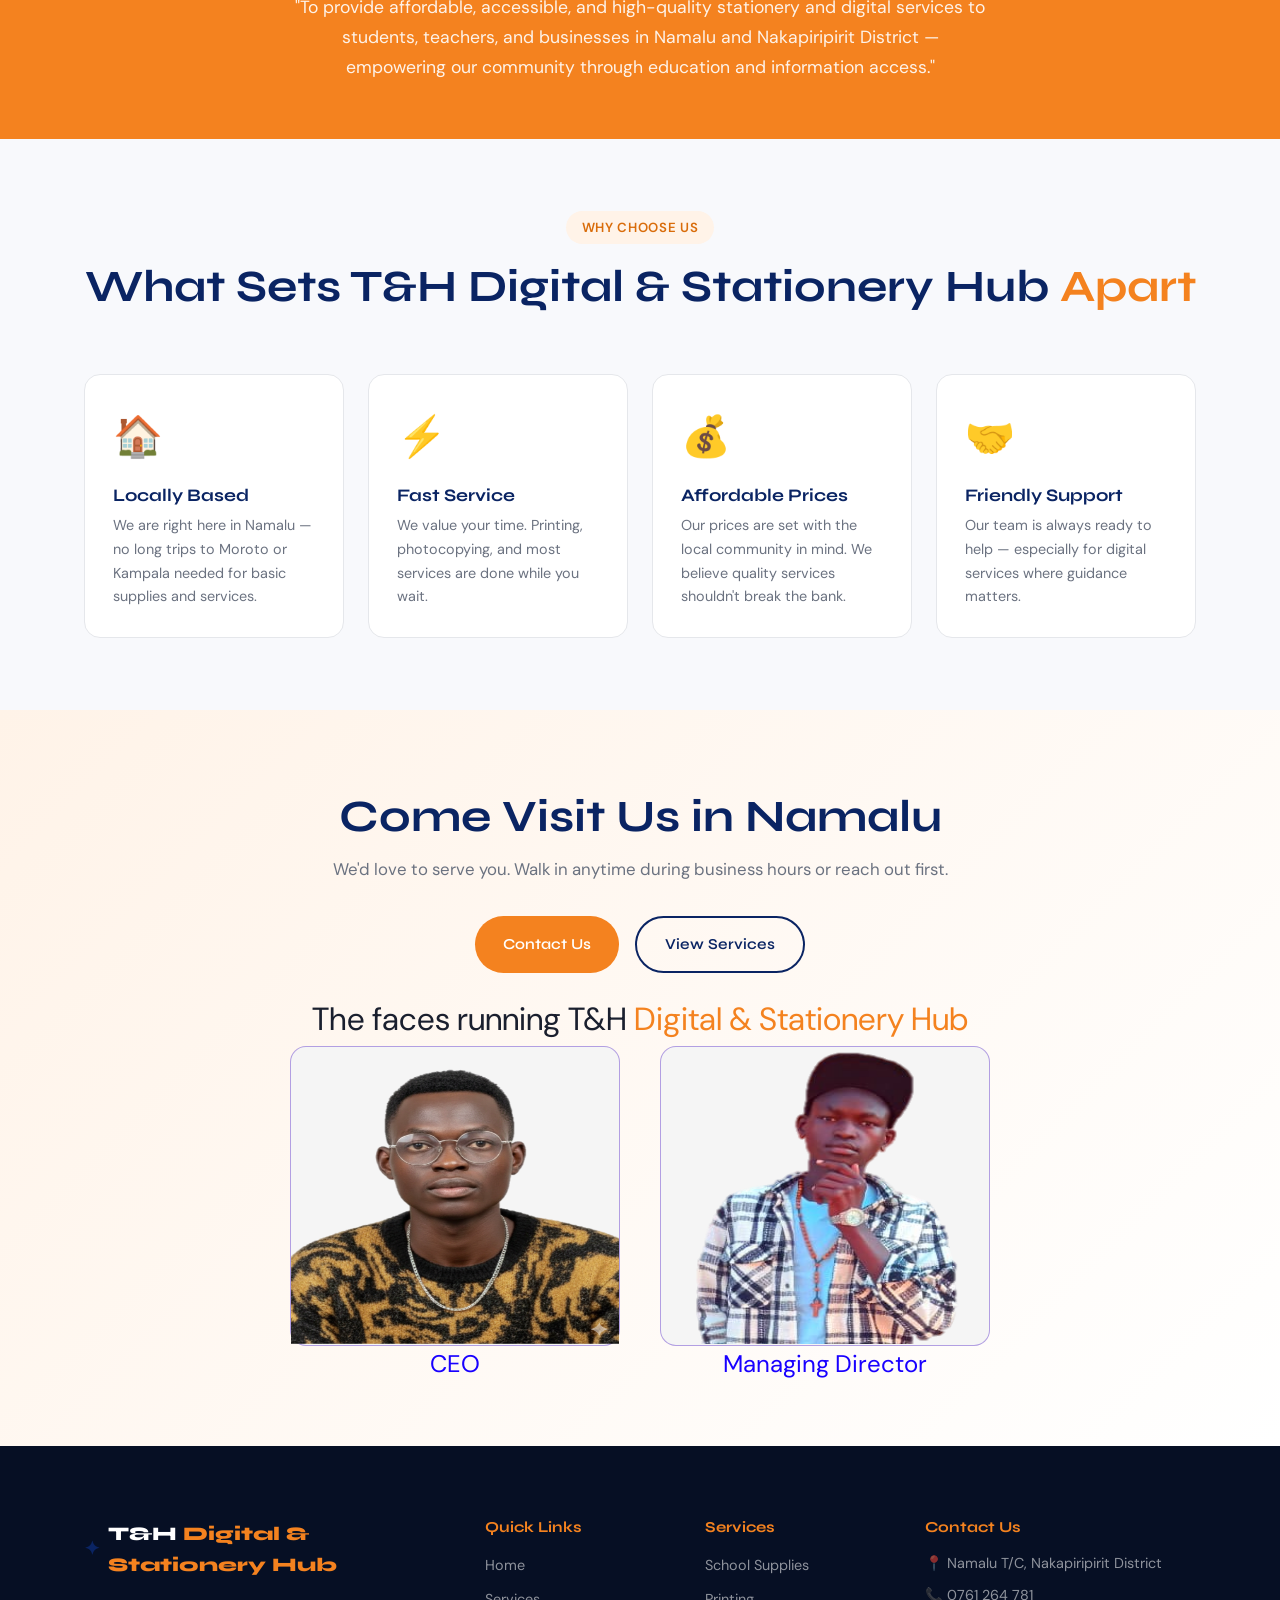
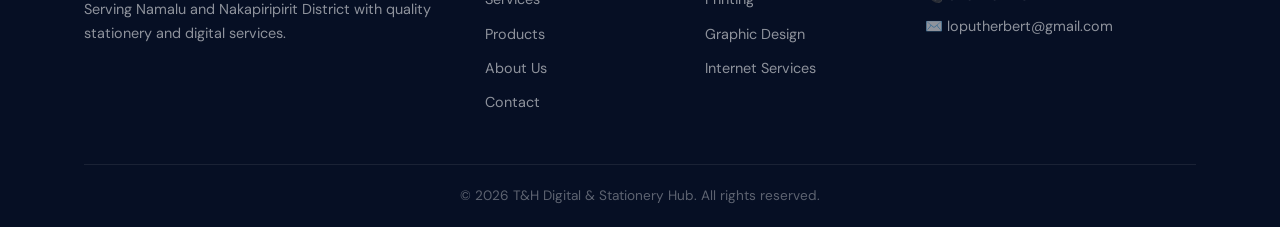
==== commit 008c9f72: "updated the files" ====
--- a/about.html
+++ b/about.html
@@ -20,7 +20,7 @@
       <li><a href="about.html" class="active">About Us</a></li>
       <li><a href="contact.html">Contact</a></li>
     </ul>
-    <a href="contact.html#request" class="btn btn-nav">Request a Service</a>
+   <!-- <a href="contact.html#request" class="btn btn-nav">Request a Service</a> -->
     <button class="hamburger" id="hamburger" aria-label="Menu"><span></span><span></span><span></span></button>
   </div>
 </nav>
--- a/style.css
+++ b/style.css
@@ -566,4 +566,5 @@
   .testimonials-grid { grid-template-columns: 1fr; }
   .products-grid { grid-template-columns: repeat(2, 1fr); }
   .images{display: grid; gap: 2rem; grid-template-columns: 1fr;}
-}
+  .logo-text{font-size: 0.75rem;}
+}
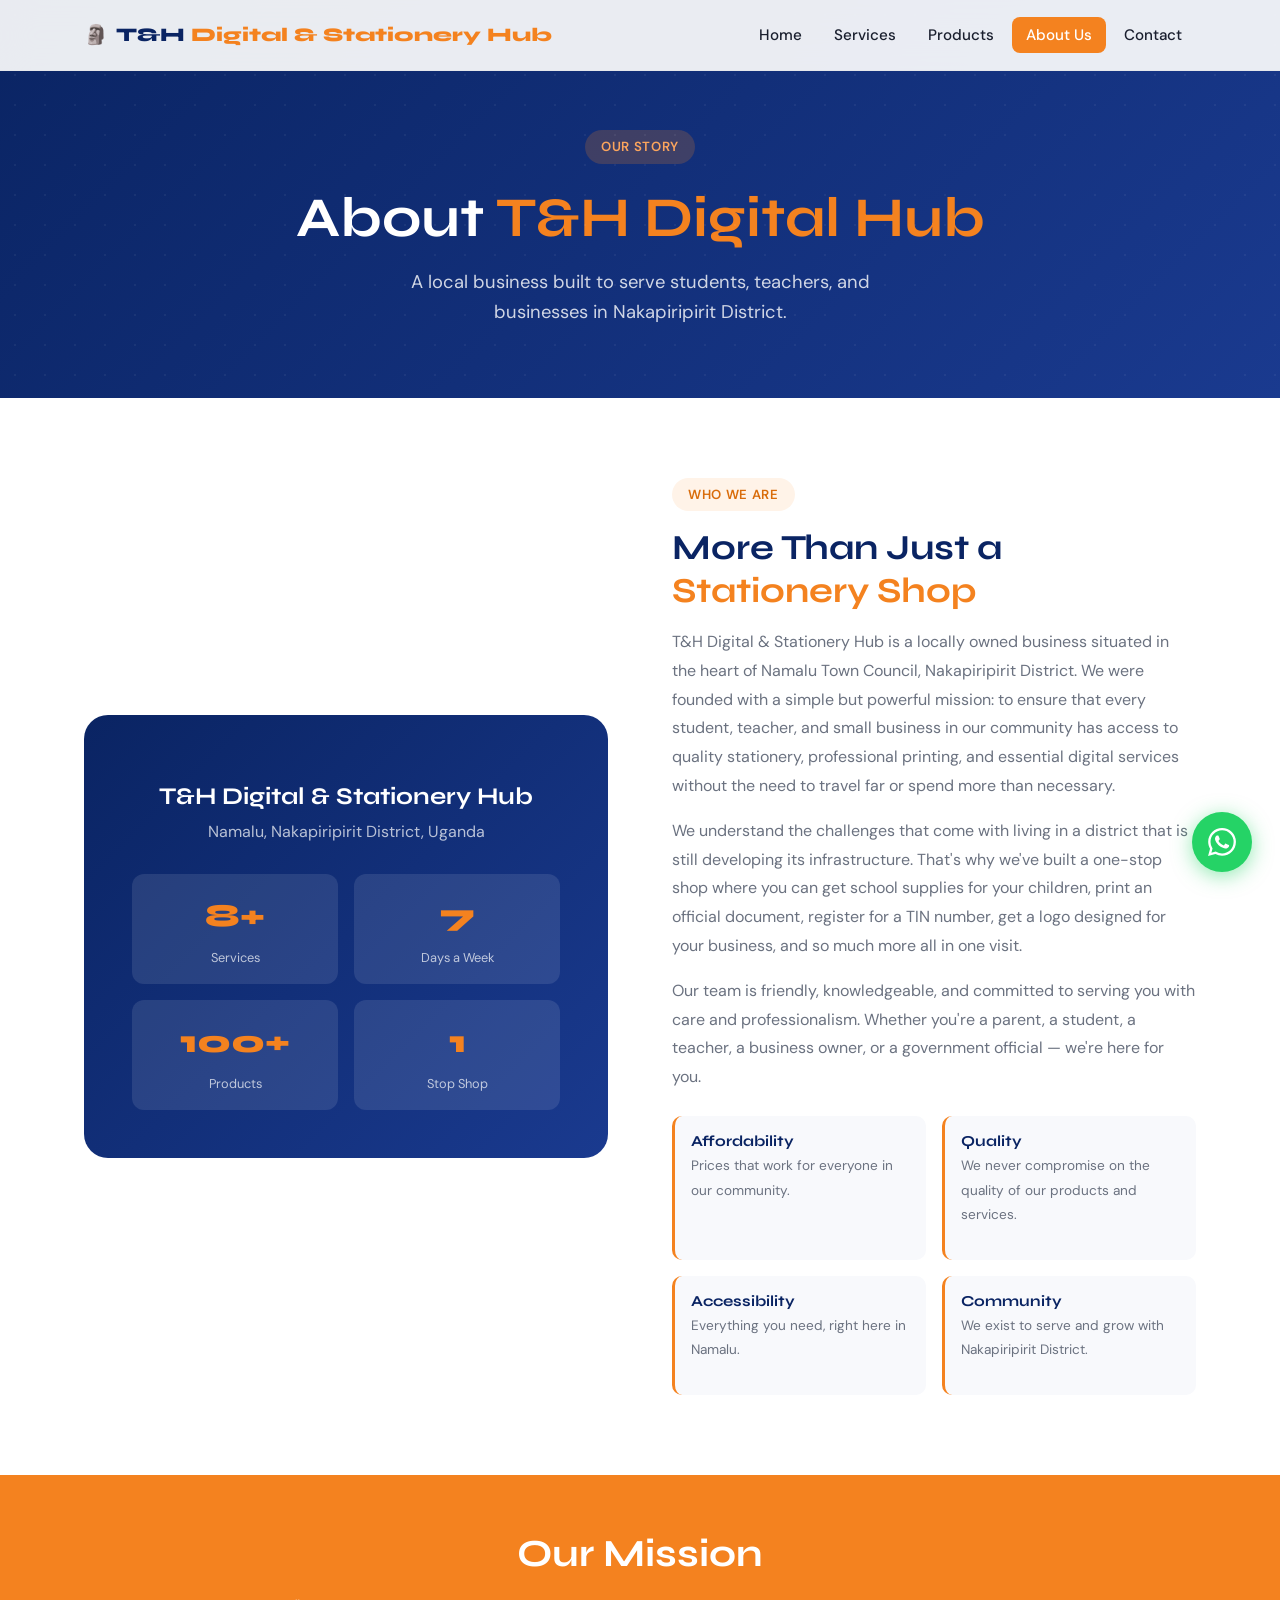
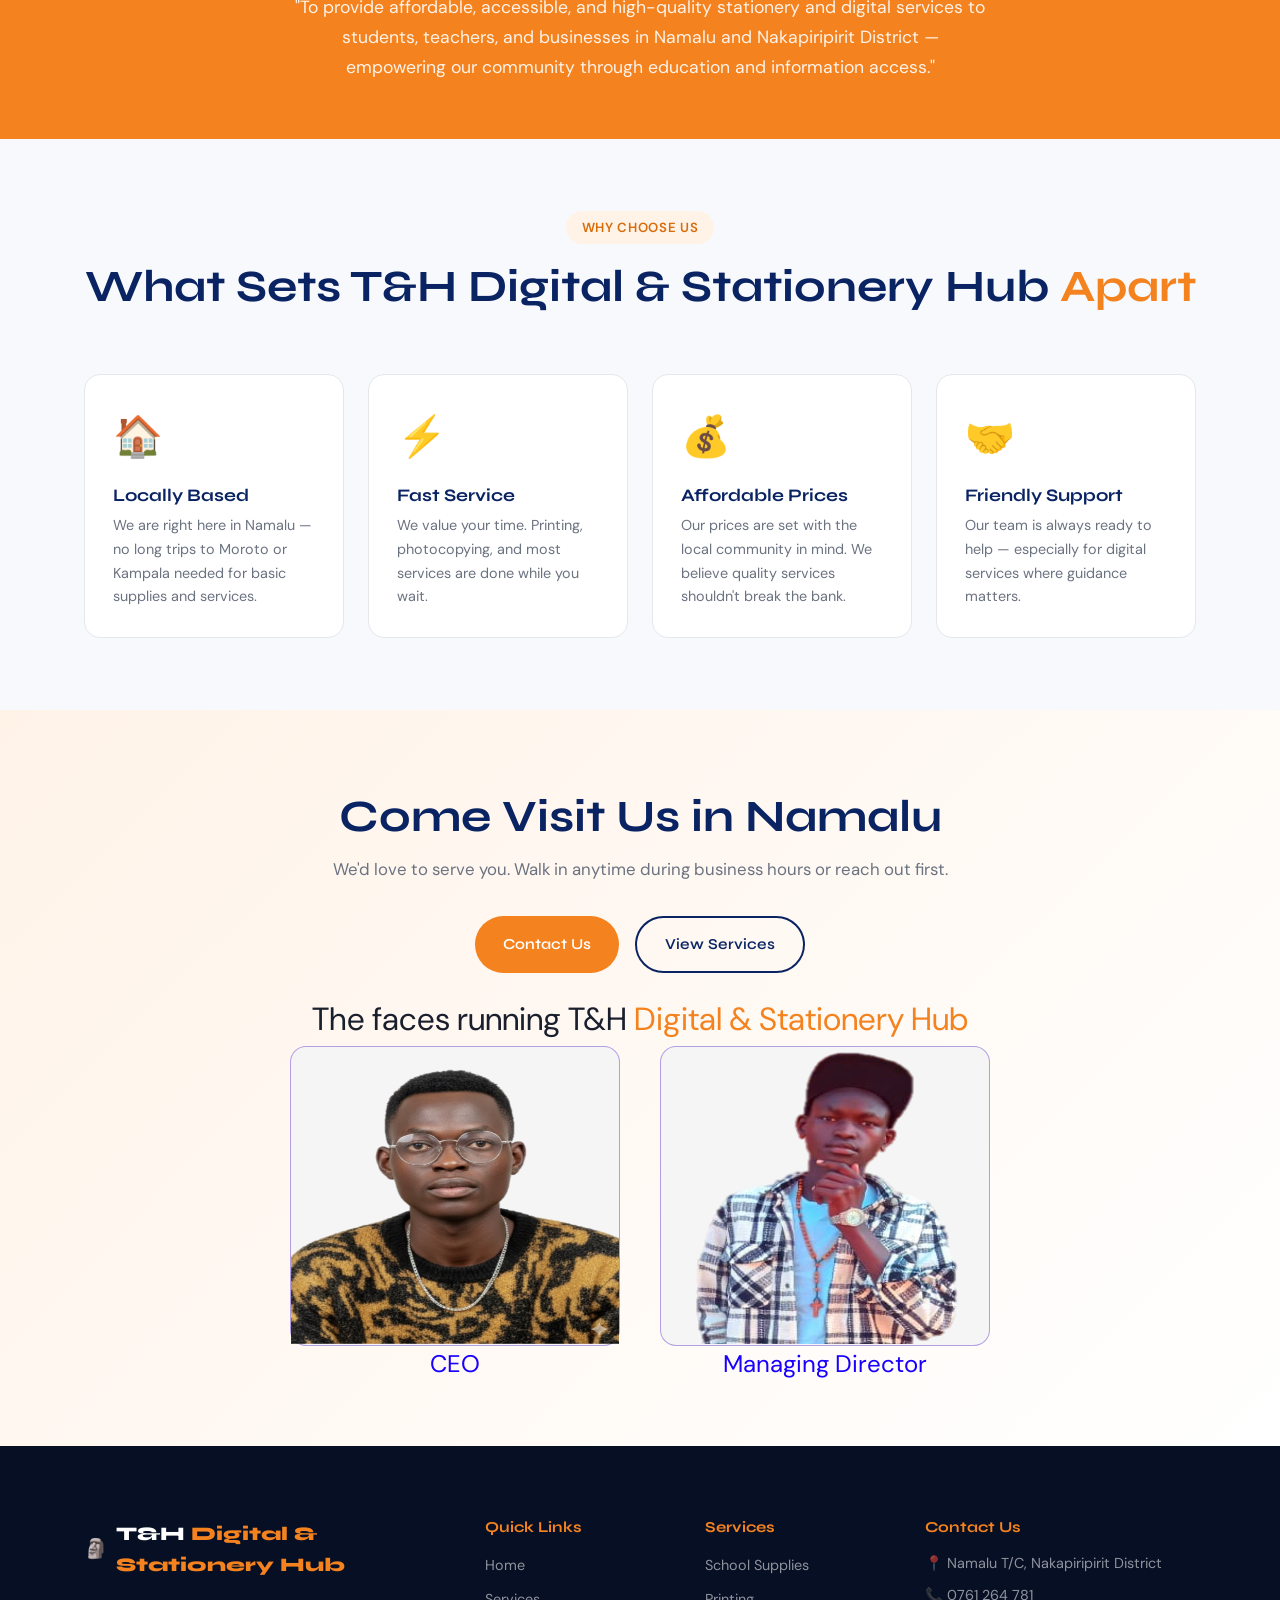
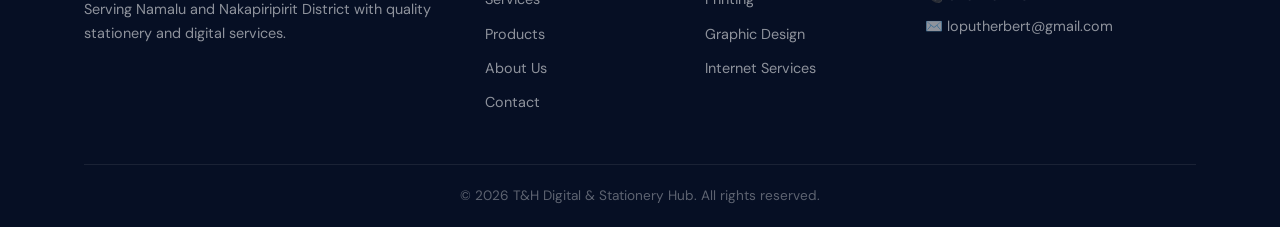
==== commit d65a506d: "fixed a few files index,about-us and others" ====
--- a/about.html
+++ b/about.html
@@ -12,7 +12,7 @@
 
 <nav class="navbar" id="navbar">
   <div class="nav-container">
-    <a href="index.html" class="logo"><span class="logo-icon">✦</span><span class="logo-text">T&H  <em>Digital & Stationery Hub</em></span></a>
+    <a href="index.html" class="logo"><span class="logo-icon">🗿</span><span class="logo-text">T&H  <em>Digital & Stationery Hub</em></span></a>
     <ul class="nav-links" id="navLinks">
       <li><a href="index.html">Home</a></li>
       <li><a href="services.html">Services</a></li>
@@ -35,7 +35,7 @@
   <div class="container">
     <div class="about-grid">
       <div class="about-img-block">
-        <div class="big-icon">✦</div>
+        <div class="big-icon"></div>
         <h3>T&H Digital & Stationery Hub</h3>
         <p>Namalu, Nakapiripirit District, Uganda</p>
         <div style="margin-top:28px;display:grid;grid-template-columns:1fr 1fr;gap:16px;">
@@ -60,8 +60,8 @@
       <div class="about-text">
         <span class="section-tag">Who We Are</span>
         <h2>More Than Just a <em>Stationery Shop</em></h2>
-        <p>T&H Digital & Stationery Hub is a locally owned business situated in the heart of Namalu Town Council, Nakapiripirit District. We were founded with a simple but powerful mission: to ensure that every student, teacher, and small business in our community has access to quality stationery, professional printing, and essential digital services — without the need to travel far or spend more than necessary.</p>
-        <p>We understand the challenges that come with living in a district that is still developing its infrastructure. That's why we've built a one-stop shop where you can get school supplies for your children, print an official document, register for a TIN number, get a logo designed for your business, and so much more — all in one visit.</p>
+        <p>T&H Digital & Stationery Hub is a locally owned business situated in the heart of Namalu Town Council, Nakapiripirit District. We were founded with a simple but powerful mission: to ensure that every student, teacher, and small business in our community has access to quality stationery, professional printing, and essential digital services without the need to travel far or spend more than necessary.</p>
+        <p>We understand the challenges that come with living in a district that is still developing its infrastructure. That's why we've built a one-stop shop where you can get school supplies for your children, print an official document, register for a TIN number, get a logo designed for your business, and so much more all in one visit.</p>
         <p>Our team is friendly, knowledgeable, and committed to serving you with care and professionalism. Whether you're a parent, a student, a teacher, a business owner, or a government official — we're here for you.</p>
         <div class="values-grid">
           <div class="value-card"><h4>Affordability</h4><p>Prices that work for everyone in our community.</p></div>
@@ -143,7 +143,7 @@
 <footer class="footer">
   <div class="container">
     <div class="footer-grid">
-      <div class="footer-brand"><a href="index.html" class="logo"><span class="logo-icon">✦</span><span class="logo-text">T&H  <em>Digital & Stationery Hub</em></span></a><p>Serving Namalu and Nakapiripirit District with quality stationery and digital services.</p></div>
+      <div class="footer-brand"><a href="index.html" class="logo"><span class="logo-icon">🗿</span><span class="logo-text">T&H  <em>Digital & Stationery Hub</em></span></a><p>Serving Namalu and Nakapiripirit District with quality stationery and digital services.</p></div>
       <div class="footer-links"><h4>Quick Links</h4><ul><li><a href="index.html">Home</a></li><li><a href="services.html">Services</a></li><li><a href="products.html">Products</a></li><li><a href="about.html">About Us</a></li><li><a href="contact.html">Contact</a></li></ul></div>
       <div class="footer-links"><h4>Services</h4><ul><li><a href="services.html#school">School Supplies</a></li><li><a href="services.html#printing">Printing</a></li><li><a href="services.html#design">Graphic Design</a></li><li><a href="services.html#internet">Internet Services</a></li></ul></div>
       <div class="footer-contact"><h4>Contact Us</h4><p>📍 Namalu T/C, Nakapiripirit District</p><p>📞 <a href="tel:0761264781">0761 264 781</a></p><p>✉️ <a href="mailto:loputherbert@gmail.com">loputherbert@gmail.com</a></p></div>
